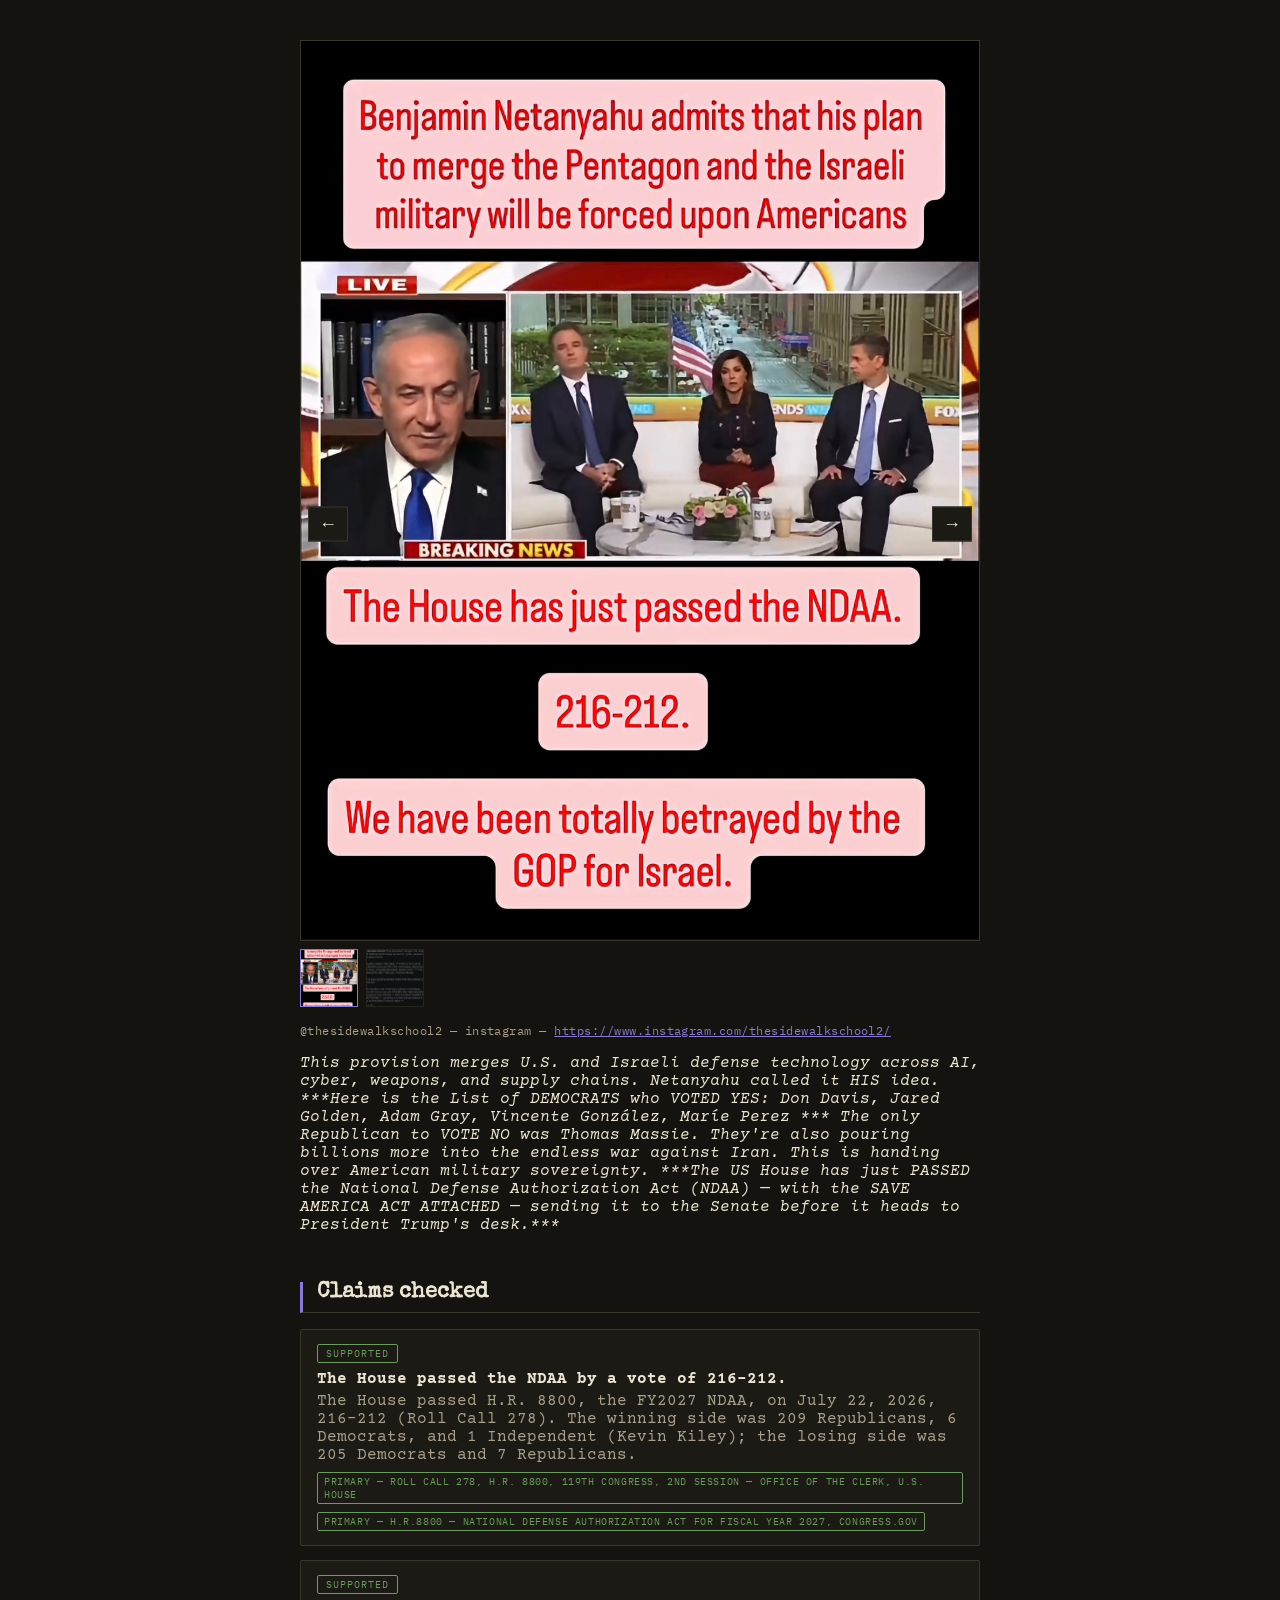
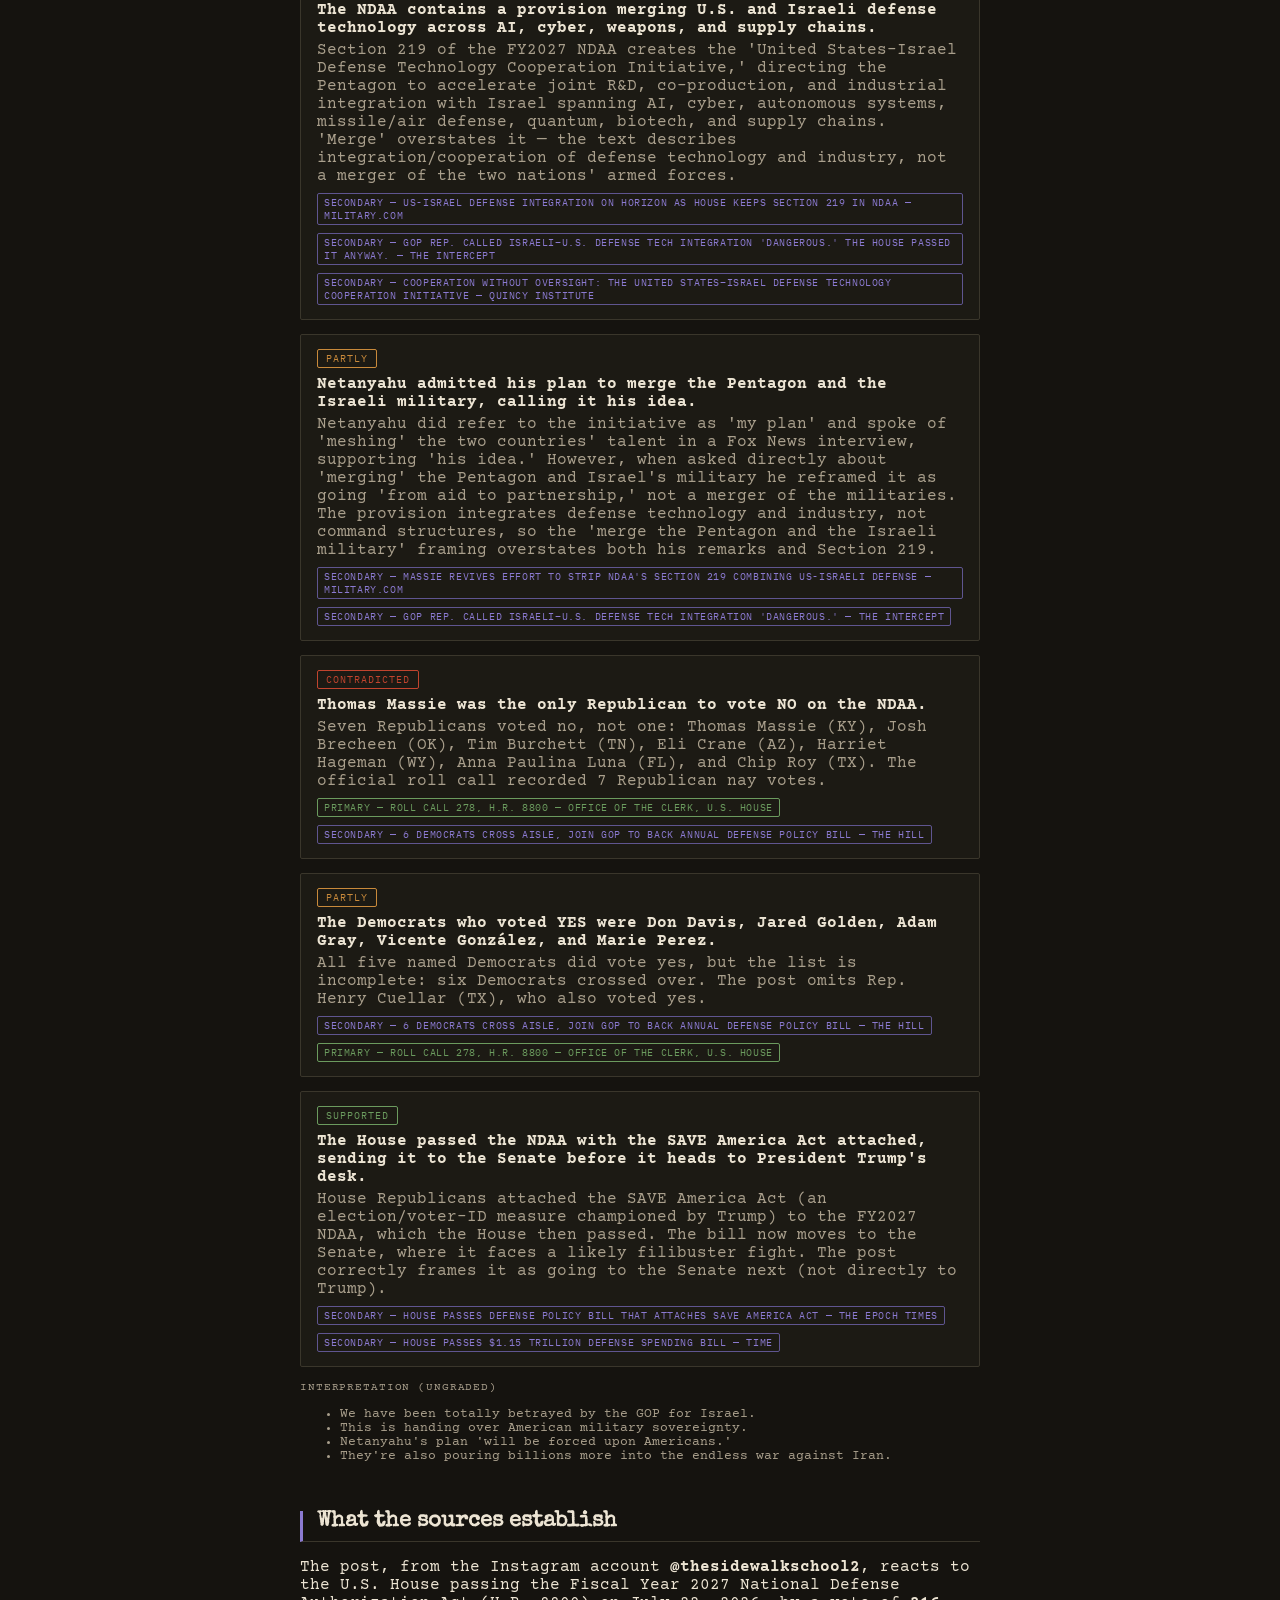
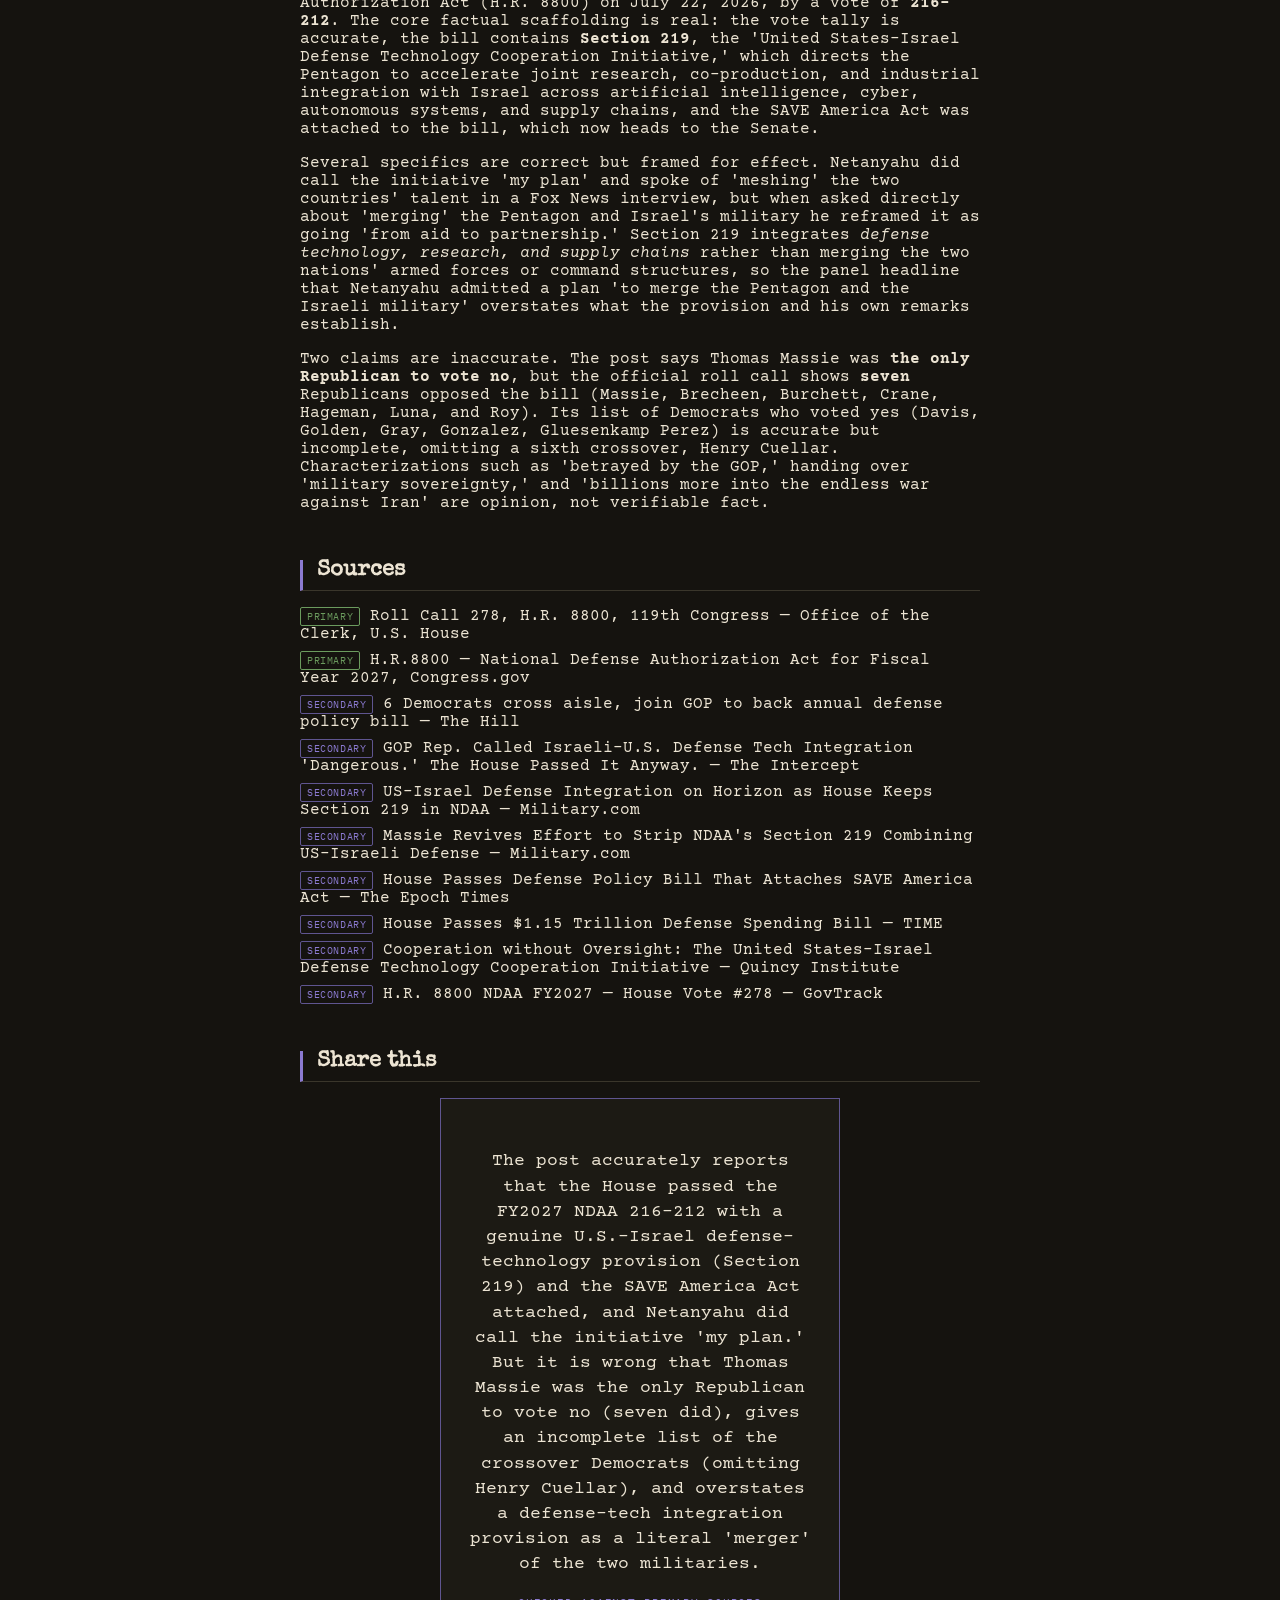
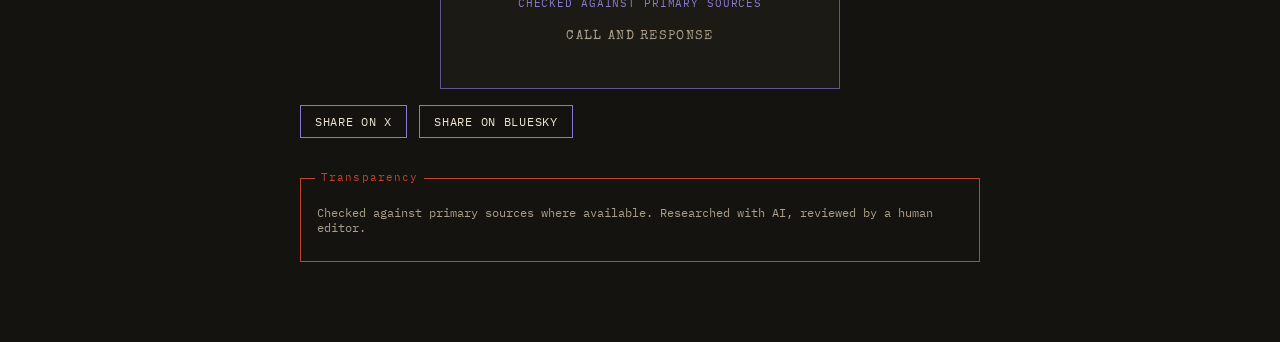
==== briefs/2026-07-23-thesidewalkschool2-ndaa-israel-defense-merger/index.html @ 1c0675f7 "feat: publish brief for 2026-07-23-thesidewalkschool2-ndaa-israel-defense-merger" ====
<!doctype html>
<html lang="en">
<head>
<meta charset="utf-8">
<title>Source Audit — @thesidewalkschool2</title>
<link rel="stylesheet" href="../../audit.css">
</head>
<body>
<main class="audit-brief">
  <section class="brief-post">
    <div class="carousel" data-carousel>
  <button class="carousel-arrow carousel-arrow--prev" aria-label="Previous panel" type="button">&larr;</button>
  <img src="panel-1.png" alt="Post panel 1" class="carousel-main">
  <button class="carousel-arrow carousel-arrow--next" aria-label="Next panel" type="button">&rarr;</button>
  <div class="carousel-thumbs"><button class="carousel-thumb is-active" data-src="panel-1.png" aria-label="Panel 1" type="button"><img src="panel-1.png" alt=""></button>
<button class="carousel-thumb" data-src="panel-2.png" aria-label="Panel 2" type="button"><img src="panel-2.png" alt=""></button></div>
  <noscript><div class="carousel-fallback"><img src="panel-1.png" alt="Post panel 1">
<img src="panel-2.png" alt="Post panel 2"></div></noscript>
</div>
    <div class="brief-post-meta">@thesidewalkschool2 — instagram — <a href="https://www.instagram.com/thesidewalkschool2/">https://www.instagram.com/thesidewalkschool2/</a></div>
    <p class="brief-post-caption">This provision merges U.S. and Israeli defense technology across AI, cyber, weapons, and supply chains. Netanyahu called it HIS idea. ***Here is the List of DEMOCRATS who VOTED YES: Don Davis, Jared Golden, Adam Gray, Vincente González, Maríe Perez *** The only Republican to VOTE NO was Thomas Massie. They're also pouring billions more into the endless war against Iran. This is handing over American military sovereignty. ***The US House has just PASSED the National Defense Authorization Act (NDAA) — with the SAVE AMERICA ACT ATTACHED — sending it to the Senate before it heads to President Trump's desk.***</p>
  </section>
  <section class="brief-claims">
    <h2>Claims checked</h2>
    <div class="claim">
  <span class="status-chip status-chip--supported">Supported</span>
  <p class="claim-text">The House passed the NDAA by a vote of 216-212.</p>
  <p class="claim-note">The House passed H.R. 8800, the FY2027 NDAA, on July 22, 2026, 216-212 (Roll Call 278). The winning side was 209 Republicans, 6 Democrats, and 1 Independent (Kevin Kiley); the losing side was 205 Democrats and 7 Republicans.</p>
  <div class="claim-sources"><a href="https://clerk.house.gov/Votes/2026278" class="tier-tag tier-tag--primary">Primary — Roll Call 278, H.R. 8800, 119th Congress, 2nd Session — Office of the Clerk, U.S. House</a>
<a href="https://www.congress.gov/bill/119th-congress/house-bill/8800" class="tier-tag tier-tag--primary">Primary — H.R.8800 — National Defense Authorization Act for Fiscal Year 2027, Congress.gov</a></div>
</div>
<div class="claim">
  <span class="status-chip status-chip--supported">Supported</span>
  <p class="claim-text">The NDAA contains a provision merging U.S. and Israeli defense technology across AI, cyber, weapons, and supply chains.</p>
  <p class="claim-note">Section 219 of the FY2027 NDAA creates the 'United States-Israel Defense Technology Cooperation Initiative,' directing the Pentagon to accelerate joint R&amp;D, co-production, and industrial integration with Israel spanning AI, cyber, autonomous systems, missile/air defense, quantum, biotech, and supply chains. 'Merge' overstates it — the text describes integration/cooperation of defense technology and industry, not a merger of the two nations' armed forces.</p>
  <div class="claim-sources"><a href="https://www.military.com/us-israel-defense-integration-horizon-house-keeps-section-219-ndaa" class="tier-tag tier-tag--secondary">Secondary — US-Israel Defense Integration on Horizon as House Keeps Section 219 in NDAA — Military.com</a>
<a href="https://theintercept.com/2026/07/22/ndaa-defense-bill-pentagon-israel-massie/" class="tier-tag tier-tag--secondary">Secondary — GOP Rep. Called Israeli–U.S. Defense Tech Integration 'Dangerous.' The House Passed It Anyway. — The Intercept</a>
<a href="https://quincyinst.org/research/cooperation-without-oversight-the-united-states-israel-defense-technology-cooperation-initiative/" class="tier-tag tier-tag--secondary">Secondary — Cooperation without Oversight: The United States–Israel Defense Technology Cooperation Initiative — Quincy Institute</a></div>
</div>
<div class="claim">
  <span class="status-chip status-chip--partial">Partly</span>
  <p class="claim-text">Netanyahu admitted his plan to merge the Pentagon and the Israeli military, calling it his idea.</p>
  <p class="claim-note">Netanyahu did refer to the initiative as 'my plan' and spoke of 'meshing' the two countries' talent in a Fox News interview, supporting 'his idea.' However, when asked directly about 'merging' the Pentagon and Israel's military he reframed it as going 'from aid to partnership,' not a merger of the militaries. The provision integrates defense technology and industry, not command structures, so the 'merge the Pentagon and the Israeli military' framing overstates both his remarks and Section 219.</p>
  <div class="claim-sources"><a href="https://www.military.com/massie-revives-effort-strip-ndaa-section-219-combining-us-israeli-defense" class="tier-tag tier-tag--secondary">Secondary — Massie Revives Effort to Strip NDAA's Section 219 Combining US-Israeli Defense — Military.com</a>
<a href="https://theintercept.com/2026/07/22/ndaa-defense-bill-pentagon-israel-massie/" class="tier-tag tier-tag--secondary">Secondary — GOP Rep. Called Israeli–U.S. Defense Tech Integration 'Dangerous.' — The Intercept</a></div>
</div>
<div class="claim">
  <span class="status-chip status-chip--contradicted">Contradicted</span>
  <p class="claim-text">Thomas Massie was the only Republican to vote NO on the NDAA.</p>
  <p class="claim-note">Seven Republicans voted no, not one: Thomas Massie (KY), Josh Brecheen (OK), Tim Burchett (TN), Eli Crane (AZ), Harriet Hageman (WY), Anna Paulina Luna (FL), and Chip Roy (TX). The official roll call recorded 7 Republican nay votes.</p>
  <div class="claim-sources"><a href="https://clerk.house.gov/Votes/2026278" class="tier-tag tier-tag--primary">Primary — Roll Call 278, H.R. 8800 — Office of the Clerk, U.S. House</a>
<a href="https://thehill.com/homenews/house/5984555-democrats-join-gop-vote-ndaa/" class="tier-tag tier-tag--secondary">Secondary — 6 Democrats cross aisle, join GOP to back annual defense policy bill — The Hill</a></div>
</div>
<div class="claim">
  <span class="status-chip status-chip--partial">Partly</span>
  <p class="claim-text">The Democrats who voted YES were Don Davis, Jared Golden, Adam Gray, Vicente González, and Marie Perez.</p>
  <p class="claim-note">All five named Democrats did vote yes, but the list is incomplete: six Democrats crossed over. The post omits Rep. Henry Cuellar (TX), who also voted yes.</p>
  <div class="claim-sources"><a href="https://thehill.com/homenews/house/5984555-democrats-join-gop-vote-ndaa/" class="tier-tag tier-tag--secondary">Secondary — 6 Democrats cross aisle, join GOP to back annual defense policy bill — The Hill</a>
<a href="https://clerk.house.gov/Votes/2026278" class="tier-tag tier-tag--primary">Primary — Roll Call 278, H.R. 8800 — Office of the Clerk, U.S. House</a></div>
</div>
<div class="claim">
  <span class="status-chip status-chip--supported">Supported</span>
  <p class="claim-text">The House passed the NDAA with the SAVE America Act attached, sending it to the Senate before it heads to President Trump's desk.</p>
  <p class="claim-note">House Republicans attached the SAVE America Act (an election/voter-ID measure championed by Trump) to the FY2027 NDAA, which the House then passed. The bill now moves to the Senate, where it faces a likely filibuster fight. The post correctly frames it as going to the Senate next (not directly to Trump).</p>
  <div class="claim-sources"><a href="https://www.theepochtimes.com/us/house-passes-defense-policy-bill-that-attaches-save-america-act-6065620" class="tier-tag tier-tag--secondary">Secondary — House Passes Defense Policy Bill That Attaches SAVE America Act — The Epoch Times</a>
<a href="https://time.com/article/2026/07/22/house-annual-defense-spending-bill-save-america-act-iran-war/" class="tier-tag tier-tag--secondary">Secondary — House Passes $1.15 Trillion Defense Spending Bill — TIME</a></div>
</div>
    <div class="interpretations"><p class="interpretations-label">Interpretation (ungraded)</p><ul><li>We have been totally betrayed by the GOP for Israel.</li>
<li>This is handing over American military sovereignty.</li>
<li>Netanyahu's plan 'will be forced upon Americans.'</li>
<li>They're also pouring billions more into the endless war against Iran.</li></ul></div>
  </section>
  <section class="brief-summary">
    <h2>What the sources establish</h2>
    <!-- trusted pre-formed HTML from the research contract (spec §4.5) — do
         not route untrusted post caption/claim text through this field -->
    <p>The post, from the Instagram account <strong>@thesidewalkschool2</strong>, reacts to the U.S. House passing the Fiscal Year 2027 National Defense Authorization Act (H.R. 8800) on July 22, 2026, by a vote of <strong>216-212</strong>. The core factual scaffolding is real: the vote tally is accurate, the bill contains <strong>Section 219</strong>, the 'United States-Israel Defense Technology Cooperation Initiative,' which directs the Pentagon to accelerate joint research, co-production, and industrial integration with Israel across artificial intelligence, cyber, autonomous systems, and supply chains, and the SAVE America Act was attached to the bill, which now heads to the Senate.</p><p>Several specifics are correct but framed for effect. Netanyahu did call the initiative 'my plan' and spoke of 'meshing' the two countries' talent in a Fox News interview, but when asked directly about 'merging' the Pentagon and Israel's military he reframed it as going 'from aid to partnership.' Section 219 integrates <em>defense technology, research, and supply chains</em> rather than merging the two nations' armed forces or command structures, so the panel headline that Netanyahu admitted a plan 'to merge the Pentagon and the Israeli military' overstates what the provision and his own remarks establish.</p><p>Two claims are inaccurate. The post says Thomas Massie was <strong>the only Republican to vote no</strong>, but the official roll call shows <strong>seven</strong> Republicans opposed the bill (Massie, Brecheen, Burchett, Crane, Hageman, Luna, and Roy). Its list of Democrats who voted yes (Davis, Golden, Gray, Gonzalez, Gluesenkamp Perez) is accurate but incomplete, omitting a sixth crossover, Henry Cuellar. Characterizations such as 'betrayed by the GOP,' handing over 'military sovereignty,' and 'billions more into the endless war against Iran' are opinion, not verifiable fact.</p>
  </section>
  <section class="brief-sources">
    <h2>Sources</h2>
    <ul><li><a href="https://clerk.house.gov/Votes/2026278" class="tier-tag tier-tag--primary">Primary</a> Roll Call 278, H.R. 8800, 119th Congress — Office of the Clerk, U.S. House</li>
<li><a href="https://www.congress.gov/bill/119th-congress/house-bill/8800" class="tier-tag tier-tag--primary">Primary</a> H.R.8800 — National Defense Authorization Act for Fiscal Year 2027, Congress.gov</li>
<li><a href="https://thehill.com/homenews/house/5984555-democrats-join-gop-vote-ndaa/" class="tier-tag tier-tag--secondary">Secondary</a> 6 Democrats cross aisle, join GOP to back annual defense policy bill — The Hill</li>
<li><a href="https://theintercept.com/2026/07/22/ndaa-defense-bill-pentagon-israel-massie/" class="tier-tag tier-tag--secondary">Secondary</a> GOP Rep. Called Israeli–U.S. Defense Tech Integration 'Dangerous.' The House Passed It Anyway. — The Intercept</li>
<li><a href="https://www.military.com/us-israel-defense-integration-horizon-house-keeps-section-219-ndaa" class="tier-tag tier-tag--secondary">Secondary</a> US-Israel Defense Integration on Horizon as House Keeps Section 219 in NDAA — Military.com</li>
<li><a href="https://www.military.com/massie-revives-effort-strip-ndaa-section-219-combining-us-israeli-defense" class="tier-tag tier-tag--secondary">Secondary</a> Massie Revives Effort to Strip NDAA's Section 219 Combining US-Israeli Defense — Military.com</li>
<li><a href="https://www.theepochtimes.com/us/house-passes-defense-policy-bill-that-attaches-save-america-act-6065620" class="tier-tag tier-tag--secondary">Secondary</a> House Passes Defense Policy Bill That Attaches SAVE America Act — The Epoch Times</li>
<li><a href="https://time.com/article/2026/07/22/house-annual-defense-spending-bill-save-america-act-iran-war/" class="tier-tag tier-tag--secondary">Secondary</a> House Passes $1.15 Trillion Defense Spending Bill — TIME</li>
<li><a href="https://quincyinst.org/research/cooperation-without-oversight-the-united-states-israel-defense-technology-cooperation-initiative/" class="tier-tag tier-tag--secondary">Secondary</a> Cooperation without Oversight: The United States–Israel Defense Technology Cooperation Initiative — Quincy Institute</li>
<li><a href="https://www.govtrack.us/congress/votes/119-2026/h278" class="tier-tag tier-tag--secondary">Secondary</a> H.R. 8800 NDAA FY2027 — House Vote #278 — GovTrack</li></ul>
  </section>
  <section class="brief-share">
    <h2>Share this</h2>
    <div class="ig-card">
  <p class="ig-card-synopsis">The post accurately reports that the House passed the FY2027 NDAA 216-212 with a genuine U.S.-Israel defense-technology provision (Section 219) and the SAVE America Act attached, and Netanyahu did call the initiative 'my plan.' But it is wrong that Thomas Massie was the only Republican to vote no (seven did), gives an incomplete list of the crossover Democrats (omitting Henry Cuellar), and overstates a defense-tech integration provision as a literal 'merger' of the two militaries.</p>
  <p class="ig-card-tag">Checked against primary sources</p>
  <p class="ig-card-mark">CALL AND RESPONSE</p>
</div>
    <div class="share-buttons">
  <a class="share-button share-button--x" href="https://twitter.com/intent/tweet?text=The%20post%20accurately%20reports%20that%20the%20House%20passed%20the%20FY2027%20NDAA%20216-212%20with%20a%20genuine%20U.S.-Israel%20defense-technology%20provision%20(Section%20219)%20and%20the%20SAVE%20America%20Act%20attached%2C%20and%20Netanyahu%20did%20call%20the%20initiative%20'my%20plan.'%20But%20it%20is%20wrong%20that%20Thomas%20Massie%20was%20the%20only%20Republican%20to%20vote%20no%20(seven%20did)%2C%20gives%20an%20incomplete%20list%20of%20the%20crossover%20Democrats%20(omitting%20Henry%20Cuellar)%2C%20and%20overstates%20a%20defense-tech%20integration%20provision%20as%20a%20literal%20'merger'%20of%20the%20two%20militaries.&amp;url=https%3A%2F%2Fcall-and-response.github.io%2Fsite%2Fbriefs%2F2026-07-23-thesidewalkschool2-ndaa-israel-defense-merger%2Findex.html" target="_blank" rel="noopener">Share on X</a>
  <a class="share-button share-button--bluesky" href="https://bsky.app/intent/compose?text=The%20post%20accurately%20reports%20that%20the%20House%20passed%20the%20FY2027%20NDAA%20216-212%20with%20a%20genuine%20U.S.-Israel%20defense-technology%20provision%20(Section%20219)%20and%20the%20SAVE%20America%20Act%20attached%2C%20and%20Netanyahu%20did%20call%20the%20initiative%20'my%20plan.'%20But%20it%20is%20wrong%20that%20Thomas%20Massie%20was%20the%20only%20Republican%20to%20vote%20no%20(seven%20did)%2C%20gives%20an%20incomplete%20list%20of%20the%20crossover%20Democrats%20(omitting%20Henry%20Cuellar)%2C%20and%20overstates%20a%20defense-tech%20integration%20provision%20as%20a%20literal%20'merger'%20of%20the%20two%20militaries.%20https%3A%2F%2Fcall-and-response.github.io%2Fsite%2Fbriefs%2F2026-07-23-thesidewalkschool2-ndaa-israel-defense-merger%2Findex.html" target="_blank" rel="noopener">Share on Bluesky</a>
</div>
  </section>
  <div class="disclosure">
    <div class="stamp-label">Transparency</div>
    <p>Checked against primary sources where available. Researched with AI, reviewed by a human editor.</p>
  </div>
</main>
<script>
document.querySelectorAll('[data-carousel]').forEach((carousel) => {
  const main = carousel.querySelector('.carousel-main');
  const thumbs = Array.from(carousel.querySelectorAll('.carousel-thumb'));
  const prev = carousel.querySelector('.carousel-arrow--prev');
  const next = carousel.querySelector('.carousel-arrow--next');
  let index = 0;
  function show(i) {
    index = (i + thumbs.length) % thumbs.length;
    main.src = thumbs[index].dataset.src;
    thumbs.forEach((t, ti) => t.classList.toggle('is-active', ti === index));
  }
  thumbs.forEach((t, i) => t.addEventListener('click', () => show(i)));
  prev.addEventListener('click', () => show(index - 1));
  next.addEventListener('click', () => show(index + 1));
  carousel.setAttribute('tabindex', '0');
  carousel.addEventListener('keydown', (e) => {
    if (e.key === 'ArrowLeft') show(index - 1);
    if (e.key === 'ArrowRight') show(index + 1);
  });
});
</script>
</body>
</html>
---- audit.css ----
/* Source Audit — brief stylesheet. Standalone static pages; own token set,
   matching the Call And Response dark/typewriter identity. */
@import url('https://fonts.googleapis.com/css2?family=Special+Elite&family=Courier+Prime:ital,wght@0,400;0,700;1,400&family=IBM+Plex+Mono:wght@400;500;600&display=swap');

:root {
  --bg: #15130f;
  --bg-raised: #1c1a14;
  --paper: #ece4d3;
  --paper-dim: #a99f8c;
  --ink-violet: #8b7ad1;
  --ink-violet-dim: #5f5590;
  --stamp-red: #c1442e;
  --rule: #3a362b;
  --status-green: #6b9b5e;
  --status-ochre: #c98a3b;
  --status-red: var(--stamp-red);
  --status-dim: var(--paper-dim);
}

* { box-sizing: border-box; }
html, body { background: var(--bg); margin: 0; }
body { color: var(--paper); font-family: 'Courier Prime', 'IBM Plex Mono', monospace; }
a { color: var(--ink-violet); }

.audit-brief, .audit-index {
  max-width: 720px;
  margin: 0 auto;
  padding: 40px 20px 80px;
}

.audit-index h1 { font-family: 'Special Elite', monospace; color: var(--paper); }

.audit-brief h2 {
  font-family: 'Special Elite', monospace;
  font-size: 22px;
  font-weight: 700;
  color: var(--paper);
  margin: 48px 0 16px;
  padding-left: 14px;
  border-left: 3px solid var(--ink-violet);
  border-bottom: 1px solid var(--rule);
  padding-bottom: 8px;
}

/* Carousel */
.carousel { position: relative; margin-bottom: 16px; }
.carousel-main, .carousel--single img { width: 100%; border: 1px solid var(--rule); display: block; }
.carousel-arrow {
  position: absolute; top: 50%; transform: translateY(-50%);
  background: var(--bg-raised); color: var(--paper);
  border: 1px solid var(--rule); cursor: pointer;
  font-size: 18px; padding: 6px 10px;
}
.carousel-arrow--prev { left: 8px; }
.carousel-arrow--next { right: 8px; }
.carousel-thumbs { display: flex; gap: 8px; margin-top: 8px; overflow-x: auto; }
.carousel-thumb { border: 1px solid var(--rule); background: none; padding: 0; cursor: pointer; opacity: 0.5; }
.carousel-thumb.is-active { opacity: 1; border-color: var(--ink-violet); }
.carousel-thumb img { width: 56px; height: 56px; object-fit: cover; display: block; }
.carousel-fallback img { width: 100%; margin-bottom: 8px; border: 1px solid var(--rule); }

.brief-post-meta { font-family: 'IBM Plex Mono', monospace; font-size: 12px; color: var(--paper-dim); letter-spacing: 0.04em; }
.brief-post-caption { font-style: italic; }

/* Claims */
.claim { border: 1px solid var(--rule); background: var(--bg-raised); padding: 14px 16px; margin-bottom: 14px; border-radius: 2px; }
.claim-text { font-weight: 700; margin: 8px 0 4px; }
.claim-note { color: var(--paper-dim); margin: 0 0 8px; }
.claim-sources { display: flex; flex-wrap: wrap; gap: 8px; }

.status-chip {
  font-family: 'IBM Plex Mono', monospace; font-size: 10px; letter-spacing: 0.1em; text-transform: uppercase;
  padding: 2px 8px; border-radius: 2px; border: 1px solid;
}
.status-chip--supported { color: var(--status-green); border-color: var(--status-green); }
.status-chip--partial { color: var(--status-ochre); border-color: var(--status-ochre); }
.status-chip--unsupported, .status-chip--contradicted { color: var(--status-red); border-color: var(--status-red); }
.status-chip--unverifiable { color: var(--status-dim); border-color: var(--status-dim); }

.tier-tag {
  font-family: 'IBM Plex Mono', monospace; font-size: 10px; letter-spacing: 0.06em; text-transform: uppercase;
  padding: 2px 6px; border-radius: 2px; border: 1px solid var(--rule); color: var(--paper-dim); text-decoration: none;
}
.tier-tag--primary { color: var(--status-green); border-color: var(--status-green); }
.tier-tag--secondary { color: var(--ink-violet); border-color: var(--ink-violet-dim); }
.tier-tag--weak { color: var(--status-red); border-color: var(--status-red); }

.interpretations { margin-top: 12px; color: var(--paper-dim); font-size: 13px; }
.interpretations-label { text-transform: uppercase; letter-spacing: 0.08em; font-size: 11px; }

.brief-sources ul { list-style: none; padding: 0; }
.brief-sources li { margin-bottom: 8px; }

/* Share section */
.ig-card {
  background: var(--bg-raised); border: 1px solid var(--ink-violet-dim);
  padding: 32px 24px; text-align: center; max-width: 400px; margin: 0 auto 16px;
}
.ig-card-synopsis { font-size: 18px; line-height: 1.4; color: var(--paper); }
.ig-card-tag { font-family: 'IBM Plex Mono', monospace; font-size: 11px; letter-spacing: 0.08em; text-transform: uppercase; color: var(--ink-violet); }
.ig-card-mark { font-family: 'Special Elite', monospace; font-size: 13px; letter-spacing: 0.1em; color: var(--paper-dim); margin-top: 20px; }

.share-buttons { display: flex; gap: 12px; }
.share-button {
  font-family: 'IBM Plex Mono', monospace; font-size: 12px; text-transform: uppercase; letter-spacing: 0.06em;
  color: var(--paper); border: 1px solid var(--ink-violet); padding: 8px 14px; text-decoration: none;
}
.share-button:hover { background: var(--ink-violet); color: var(--bg); }

.disclosure {
  border: 1px solid var(--stamp-red); color: var(--paper-dim);
  font-family: 'IBM Plex Mono', monospace; font-size: 12px; padding: 14px 16px; margin-top: 40px; position: relative;
}
.stamp-label { position: absolute; top: -9px; left: 14px; background: var(--bg); color: var(--stamp-red); padding: 0 6px; letter-spacing: 0.1em; font-size: 11px; }

/* Index */
.index-list { list-style: none; padding: 0; }
.index-item { border-bottom: 1px solid var(--rule); padding: 16px 0; }
.index-item a { color: var(--paper); text-decoration: none; font-weight: 700; }
.index-item a:hover { color: var(--ink-violet); }
.index-item p { color: var(--paper-dim); margin: 4px 0 0; }

/* Social panels — 1080x1080 slides, screenshotted individually by src/audit/panel-renderer.js */
.panels-preview { display: flex; flex-direction: column; gap: 24px; }
.slide {
  width: 1080px;
  height: 1080px;
  box-sizing: border-box;
  background: var(--bg);
  color: var(--paper);
  font-family: 'Courier Prime', monospace;
  padding: 80px;
  display: flex;
  flex-direction: column;
  justify-content: center;
  gap: 24px;
}
.slide--cover .slide-account { font-family: 'IBM Plex Mono', monospace; text-transform: uppercase; letter-spacing: 0.08em; color: var(--ink-violet); font-size: 22px; }
.slide--cover .slide-hook { font-size: 48px; line-height: 1.3; font-weight: 700; }
.slide--cover .slide-wordmark { font-family: 'Special Elite', monospace; font-size: 24px; color: var(--paper-dim); margin-top: auto; }
.slide--claim .slide-claim-text { font-size: 40px; line-height: 1.35; font-weight: 700; }
.slide-badge { align-self: flex-start; font-family: 'IBM Plex Mono', monospace; font-size: 24px; letter-spacing: 0.08em; padding: 8px 20px; border: 3px solid; border-radius: 4px; }
.slide-badge--supported { color: var(--status-green); border-color: var(--status-green); }
.slide-badge--partial { color: var(--status-ochre); border-color: var(--status-ochre); }
.slide-badge--unsupported, .slide-badge--contradicted { color: var(--status-red); border-color: var(--status-red); }
.slide-badge--unverifiable { color: var(--status-dim); border-color: var(--status-dim); }
.slide-source { font-size: 24px; color: var(--paper-dim); }
.slide--closer .slide-closer-label { font-family: 'IBM Plex Mono', monospace; text-transform: uppercase; letter-spacing: 0.08em; font-size: 22px; color: var(--ink-violet); }
.slide--closer .slide-closer-url { font-size: 32px; word-break: break-all; }
.panels-downloads { display: flex; flex-wrap: wrap; gap: 12px; margin-top: 24px; }
.slide-download { color: var(--paper); border: 1px solid var(--rule); padding: 6px 14px; border-radius: 4px; text-decoration: none; font-family: 'IBM Plex Mono', monospace; font-size: 13px; }
.slide-download:hover { color: var(--bg); background: var(--ink-violet); }
.caption-block { margin-top: 40px; }
.caption-block pre { white-space: pre-wrap; font-family: 'Courier Prime', monospace; color: var(--paper); background: var(--bg-raised); padding: 20px; border-radius: 4px; }
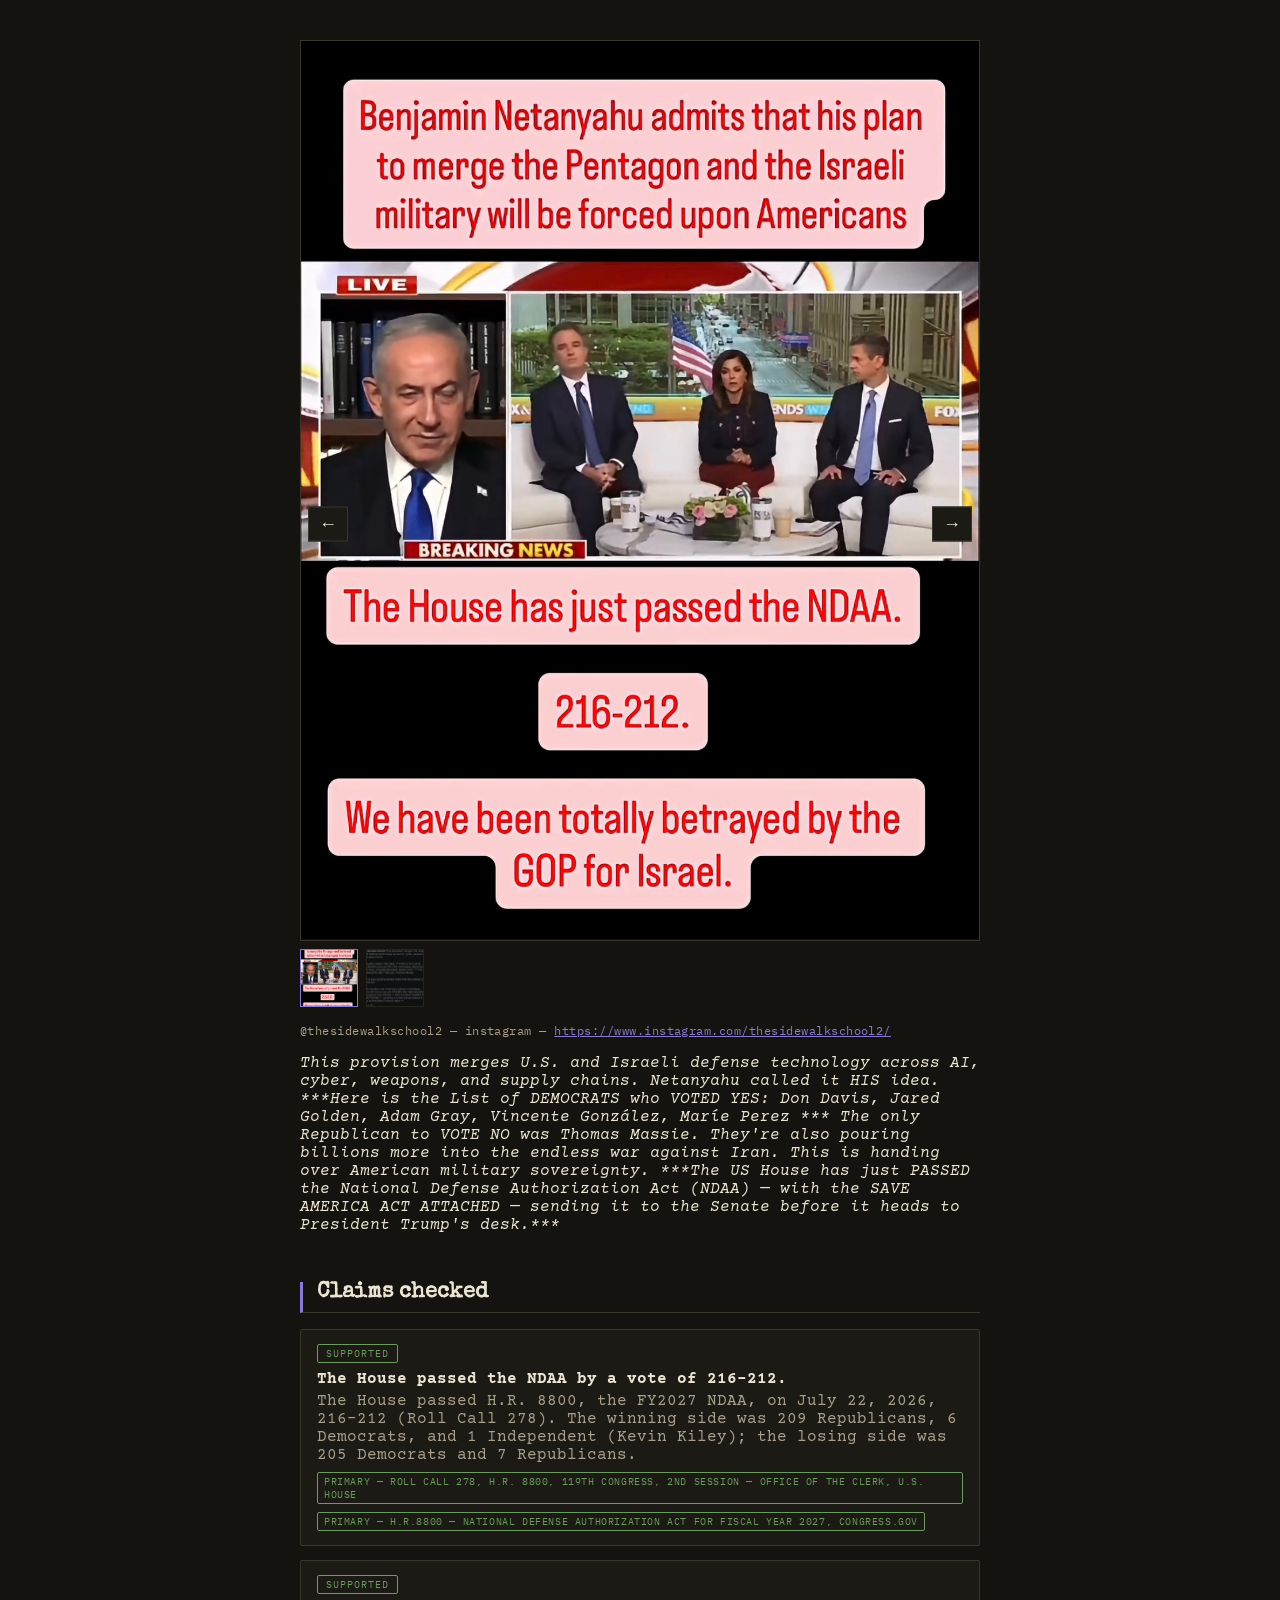
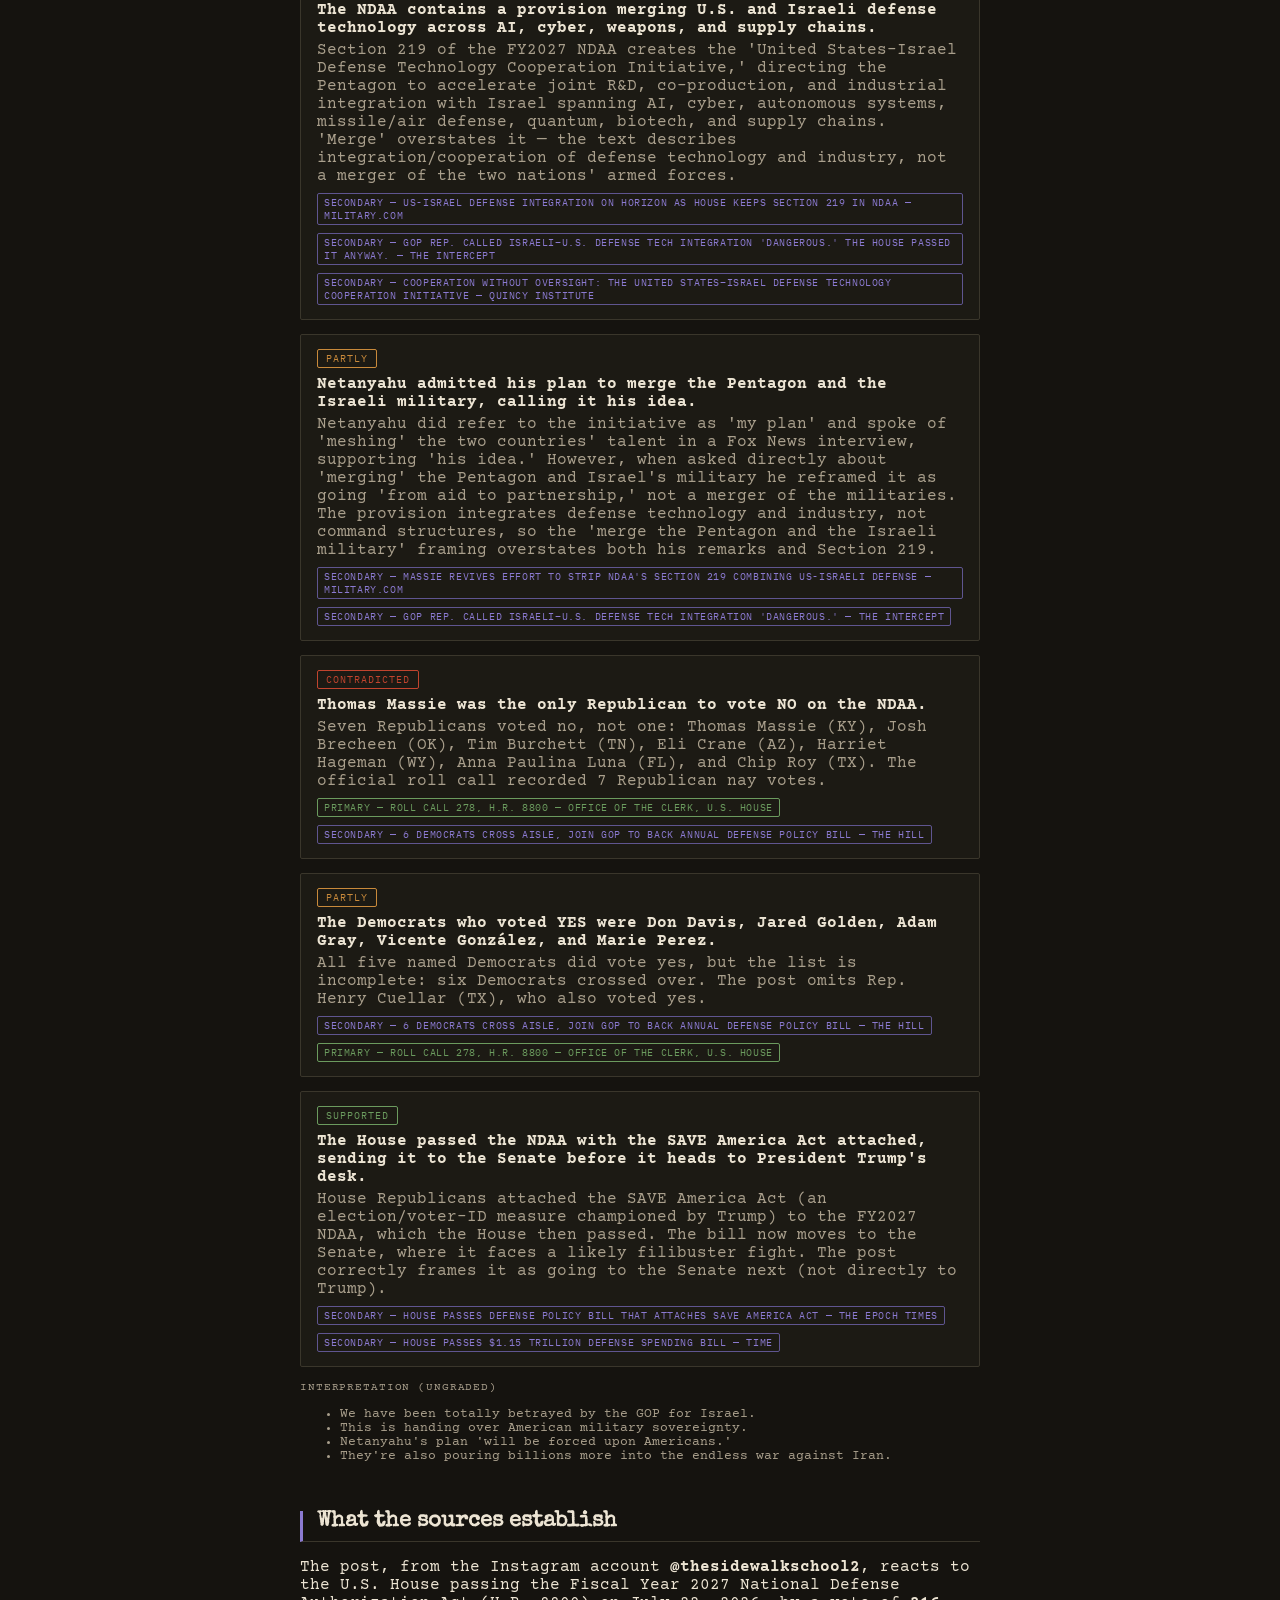
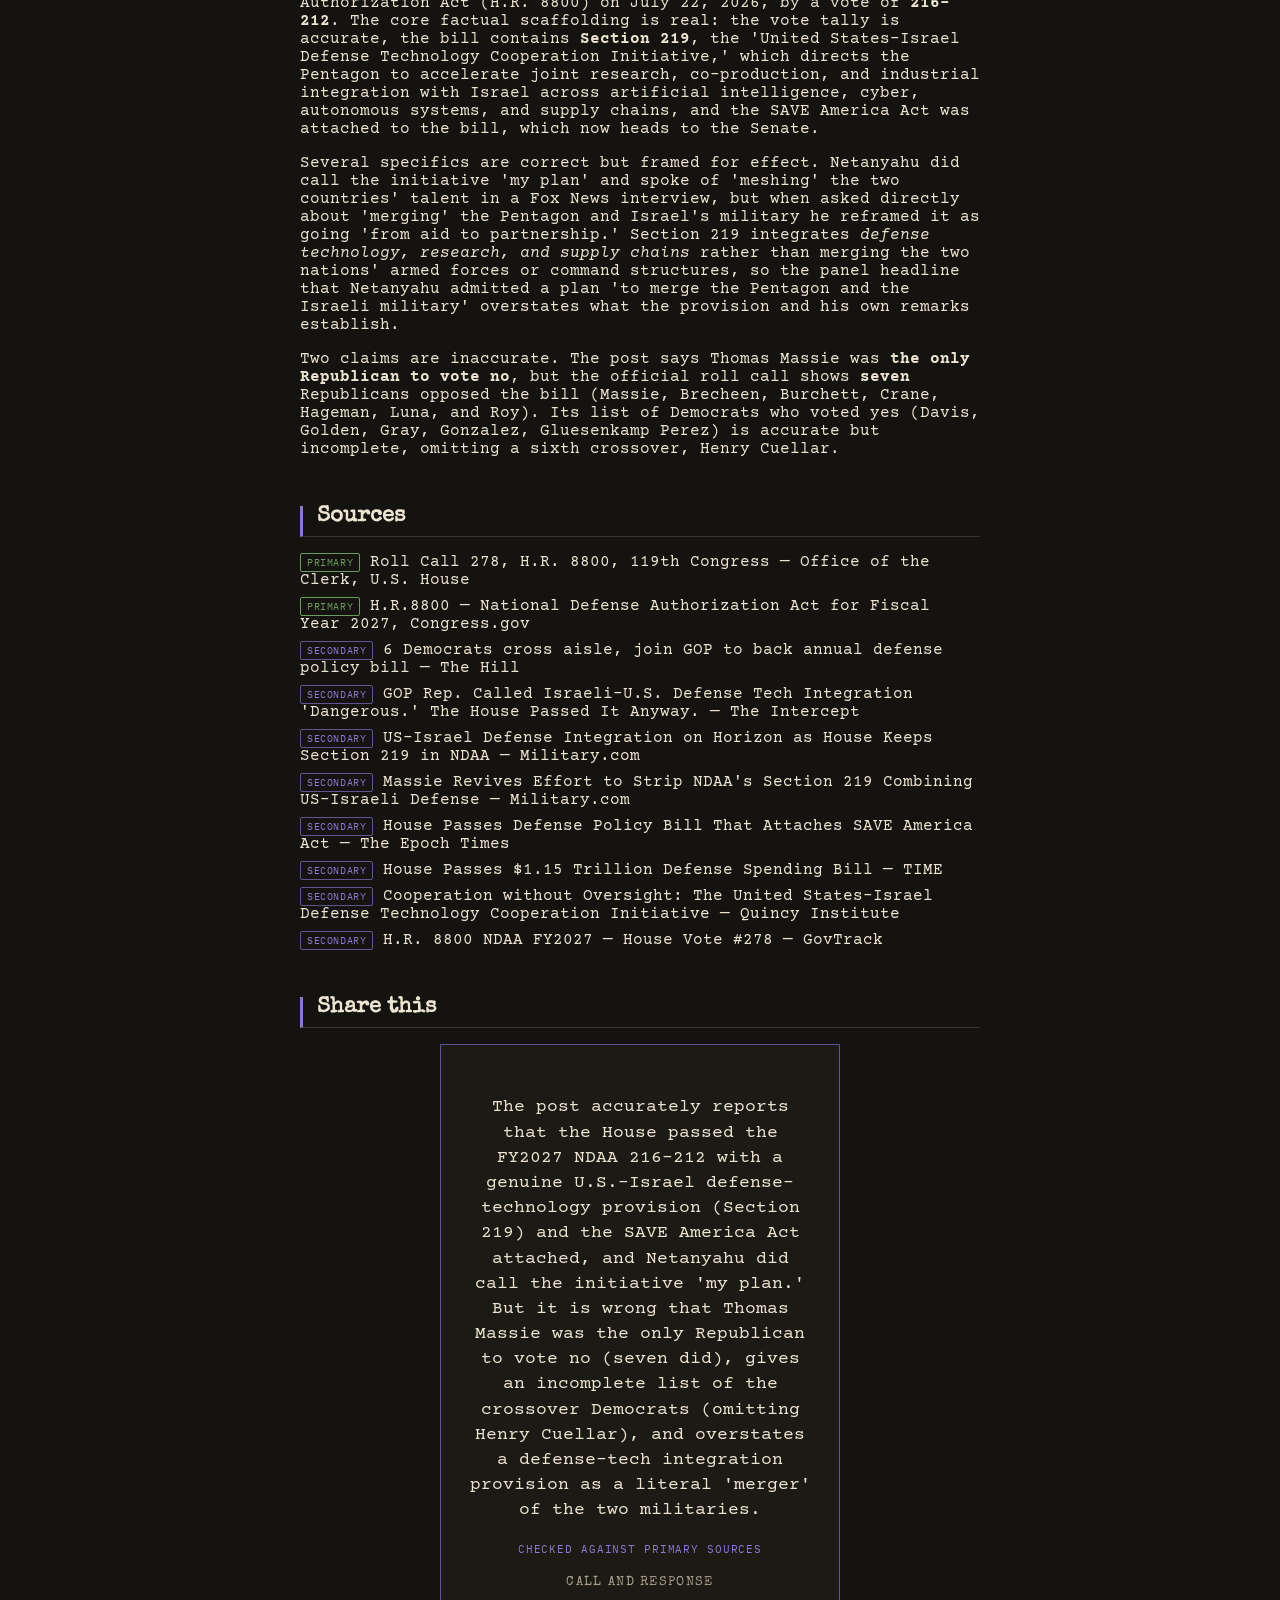
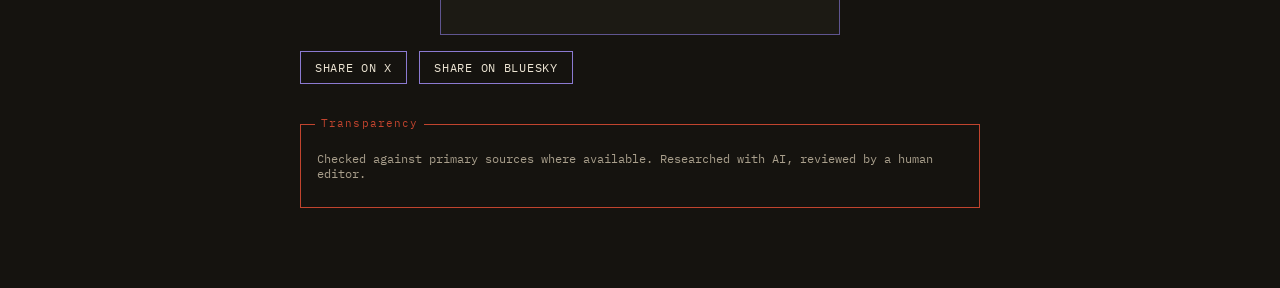
==== commit 3ff596c6: "Update index.html" ====
--- a/briefs/2026-07-23-thesidewalkschool2-ndaa-israel-defense-merger/index.html
+++ b/briefs/2026-07-23-thesidewalkschool2-ndaa-israel-defense-merger/index.html
@@ -74,7 +74,7 @@
     <h2>What the sources establish</h2>
     <!-- trusted pre-formed HTML from the research contract (spec §4.5) — do
          not route untrusted post caption/claim text through this field -->
-    <p>The post, from the Instagram account <strong>@thesidewalkschool2</strong>, reacts to the U.S. House passing the Fiscal Year 2027 National Defense Authorization Act (H.R. 8800) on July 22, 2026, by a vote of <strong>216-212</strong>. The core factual scaffolding is real: the vote tally is accurate, the bill contains <strong>Section 219</strong>, the 'United States-Israel Defense Technology Cooperation Initiative,' which directs the Pentagon to accelerate joint research, co-production, and industrial integration with Israel across artificial intelligence, cyber, autonomous systems, and supply chains, and the SAVE America Act was attached to the bill, which now heads to the Senate.</p><p>Several specifics are correct but framed for effect. Netanyahu did call the initiative 'my plan' and spoke of 'meshing' the two countries' talent in a Fox News interview, but when asked directly about 'merging' the Pentagon and Israel's military he reframed it as going 'from aid to partnership.' Section 219 integrates <em>defense technology, research, and supply chains</em> rather than merging the two nations' armed forces or command structures, so the panel headline that Netanyahu admitted a plan 'to merge the Pentagon and the Israeli military' overstates what the provision and his own remarks establish.</p><p>Two claims are inaccurate. The post says Thomas Massie was <strong>the only Republican to vote no</strong>, but the official roll call shows <strong>seven</strong> Republicans opposed the bill (Massie, Brecheen, Burchett, Crane, Hageman, Luna, and Roy). Its list of Democrats who voted yes (Davis, Golden, Gray, Gonzalez, Gluesenkamp Perez) is accurate but incomplete, omitting a sixth crossover, Henry Cuellar. Characterizations such as 'betrayed by the GOP,' handing over 'military sovereignty,' and 'billions more into the endless war against Iran' are opinion, not verifiable fact.</p>
+    <p>The post, from the Instagram account <strong>@thesidewalkschool2</strong>, reacts to the U.S. House passing the Fiscal Year 2027 National Defense Authorization Act (H.R. 8800) on July 22, 2026, by a vote of <strong>216-212</strong>. The core factual scaffolding is real: the vote tally is accurate, the bill contains <strong>Section 219</strong>, the 'United States-Israel Defense Technology Cooperation Initiative,' which directs the Pentagon to accelerate joint research, co-production, and industrial integration with Israel across artificial intelligence, cyber, autonomous systems, and supply chains, and the SAVE America Act was attached to the bill, which now heads to the Senate.</p><p>Several specifics are correct but framed for effect. Netanyahu did call the initiative 'my plan' and spoke of 'meshing' the two countries' talent in a Fox News interview, but when asked directly about 'merging' the Pentagon and Israel's military he reframed it as going 'from aid to partnership.' Section 219 integrates <em>defense technology, research, and supply chains</em> rather than merging the two nations' armed forces or command structures, so the panel headline that Netanyahu admitted a plan 'to merge the Pentagon and the Israeli military' overstates what the provision and his own remarks establish.</p><p>Two claims are inaccurate. The post says Thomas Massie was <strong>the only Republican to vote no</strong>, but the official roll call shows <strong>seven</strong> Republicans opposed the bill (Massie, Brecheen, Burchett, Crane, Hageman, Luna, and Roy). Its list of Democrats who voted yes (Davis, Golden, Gray, Gonzalez, Gluesenkamp Perez) is accurate but incomplete, omitting a sixth crossover, Henry Cuellar.</p>
   </section>
   <section class="brief-sources">
     <h2>Sources</h2>
@@ -129,4 +129,4 @@
 });
 </script>
 </body>
-</html>+</html>
